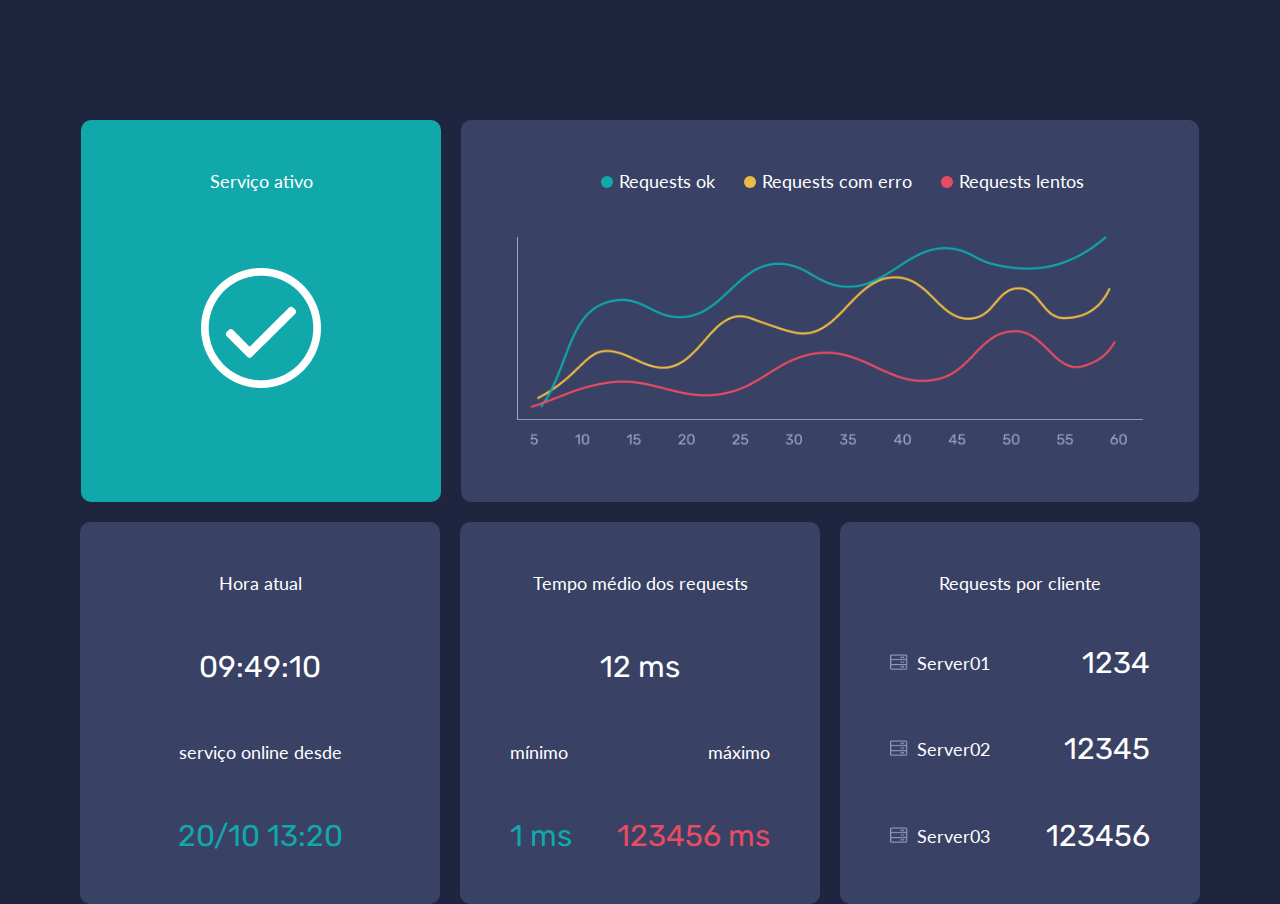
==== dashboard/index.html @ 7f8505d5 "dashboard" ====
<!DOCTYPE html>
<html lang="pt-BR">
<head>
    <meta charset="UTF-8">
    <meta http-equiv="X-UA-Compatible" content="IE=edge">
    <meta name="viewport" content="width=device-width, initial-scale=1.0">
    <title>Dashboard</title>
    <link rel="stylesheet" href="css/style.css">
</head>
<body>
    <div class="container">
        <div>
            <p>Serviço ativo</p>
            <p>
                <img src="img/servico-ativo.png"  alt="Serviço ativo" class="status-servico">
            </p>
        </div>
        <div>
            <p>
                <span class="legenda legenda-verde"></span>Requests ok 
                <span class="legenda legenda-amarela"></span>Requests com erro
                <span class="legenda legenda-vermelha"></span>Requests lentos
            </p>
            <p>
                <img src="img/grafico.png" alt="Gráfico" class="grafico">
            </p>
        </div>
        <div>
           <p>Hora atual</p>
           <p class="numero">09:49:10</p>
           <p>serviço online desde</p>
           <p class="numero verde">20/10 13:20</p>
        </div>
        <div>
            <p>Tempo médio dos requests</p>
            <p class="numero">12 ms</p>
            <p class="min-max">
                <span>mínimo</span>
                <span>máximo</span>
            </p>
            <p class="min-max">
                <span class="numero verde">1 ms</span>
                <span class="numero vermelho">123456 ms</span>
            </p>
        </div>
        <div>
            <p>Requests por cliente</p>
            <p class="min-max">
                <span>
                    <img src="img/servidor.png" alt="Servidor">
                    Server01
                </span>
                <span class="numero">1234</span>
            </p>
            <p class="min-max">
                <span>
                    <img src="img/servidor.png" alt="Servidor">
                    Server02
                </span>
                <span class="numero">12345</span>
            </p>
            <p class="min-max">
                <span>
                    <img src="img/servidor.png" alt="Servidor">
                    Server03
                </span>
                <span class="numero">123456</span>
            </p>
        </div>
    </div>
</body>
</html>
---- dashboard/css/style.css ----
@import url('https://fonts.googleapis.com/css2?family=Lato:wght@300;400&family=Rubik&display=swap');

* {
    margin: 0;
    box-sizing: border-box;
    outline: none;
}

body {
    background-color: #1F253F;
    color: #fff;
    font-family: 'Lato', sans-serif;
    font-size: 1.125rem;
}

.verde {
    color: #10A8AB;
}

.vermelho {
    color: #E84C62;
}

.numero {
    font-family: 'Rubik', sans-serif;
    font-size: 1.875rem;
}

.container {
    max-width: 1200px;
    margin: 0 auto;
    margin-top: 120px;
    display: flex;
    flex-flow: row wrap;
    justify-content: center;
    gap: 20px;
}

.container div {
    background-color: #394165;
    width: 30%;
    height: 382px;
    border-radius: 10px;
    padding: 50px;
    text-align: center;
    display: flex;
    flex-flow: column nowrap;
    justify-content: space-between;
}

.container div:nth-child(1) {
    background-color: #10A8AB;
}

.container div:nth-child(2) {
    width: 61.5%;
}

.status-servico {
    height: 120px;
    width: 120px;
    margin-bottom: 60px;
}

.grafico {
    width: 98%;
}

.legenda {
    width: 12px;
    height: 12px;
    border-radius: 50%;
    display: inline-block;
    margin: 0 6px 0 24px;
}

.legenda-verde {
    background-color: #10A8AB;
}

.legenda-amarela {
    background-color: #EDBA45;
}

.legenda-vermelha {
    background-color: #E84C62;
}

.min-max {
    display: flex;
    justify-content: space-between;
    align-items: center;
}

.min-max img {
    height: 16px;
    width: 18px;
    text-align: left;
    margin-right: 4px;
}
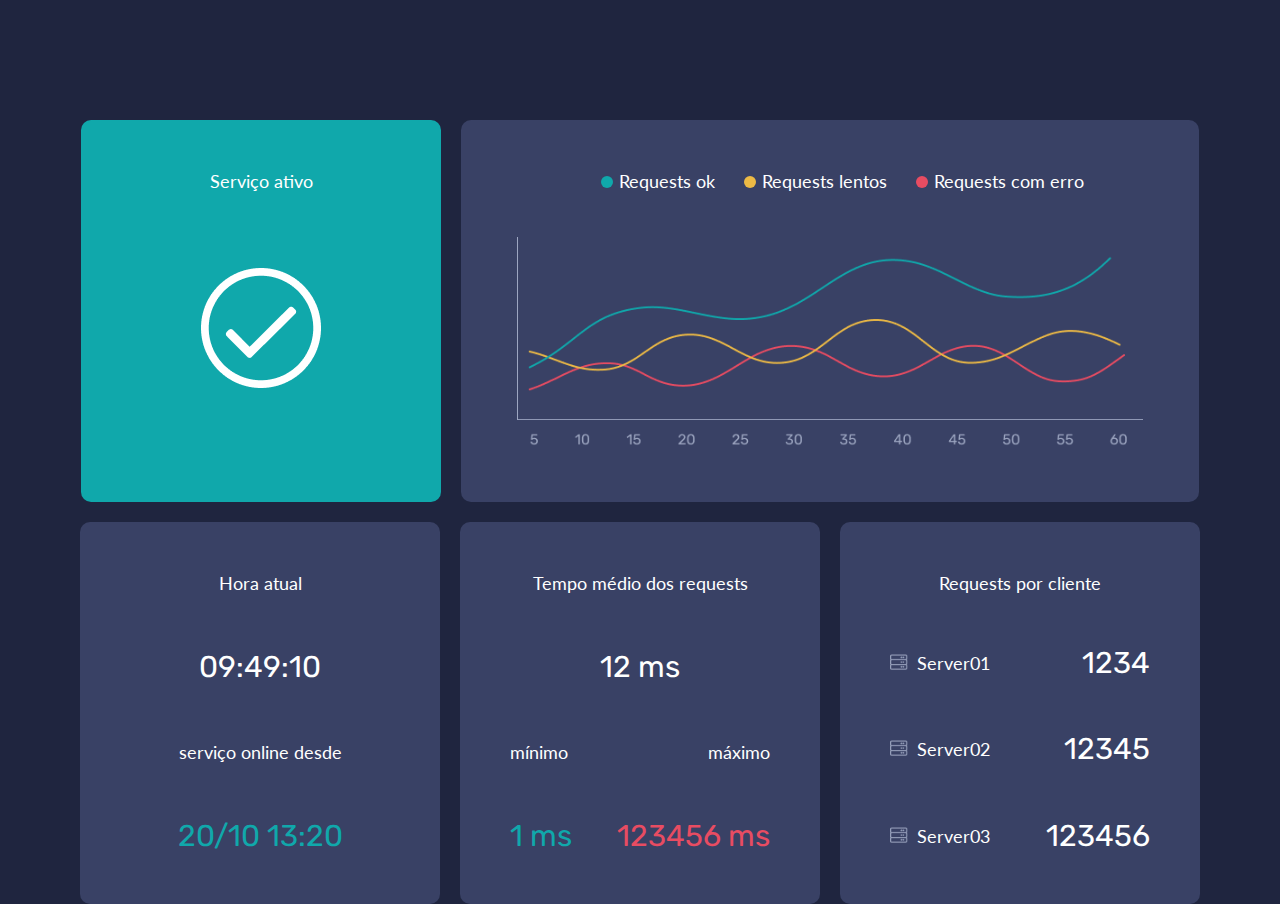
==== commit eb0021e3: "alteração no gráfico" ====
--- a/dashboard/index.html
+++ b/dashboard/index.html
@@ -18,8 +18,8 @@
         <div>
             <p>
                 <span class="legenda legenda-verde"></span>Requests ok 
-                <span class="legenda legenda-amarela"></span>Requests com erro
-                <span class="legenda legenda-vermelha"></span>Requests lentos
+                <span class="legenda legenda-amarela"></span>Requests lentos
+                <span class="legenda legenda-vermelha"></span>Requests com erro
             </p>
             <p>
                 <img src="img/grafico.png" alt="Gráfico" class="grafico">
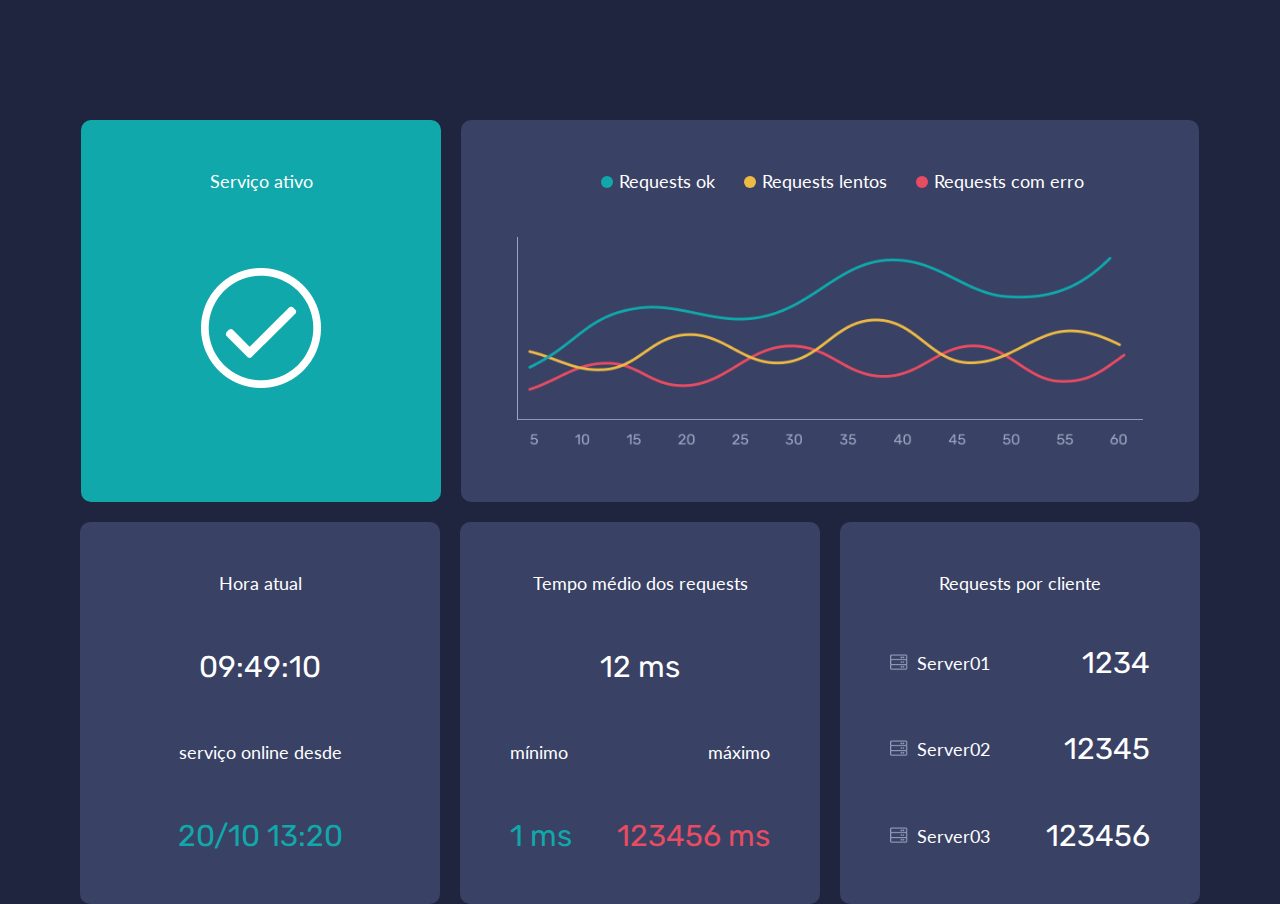
==== commit c6f4556e: "adicionado favicon" ====
--- a/dashboard/index.html
+++ b/dashboard/index.html
@@ -5,6 +5,8 @@
     <meta http-equiv="X-UA-Compatible" content="IE=edge">
     <meta name="viewport" content="width=device-width, initial-scale=1.0">
     <title>Dashboard</title>
+    <link rel="icon" type="image/png" sizes="32x32" href="favicon-32x32.png">
+    <link rel="icon" type="image/x-icon" href="favicon.ico">
     <link rel="stylesheet" href="css/style.css">
 </head>
 <body>
